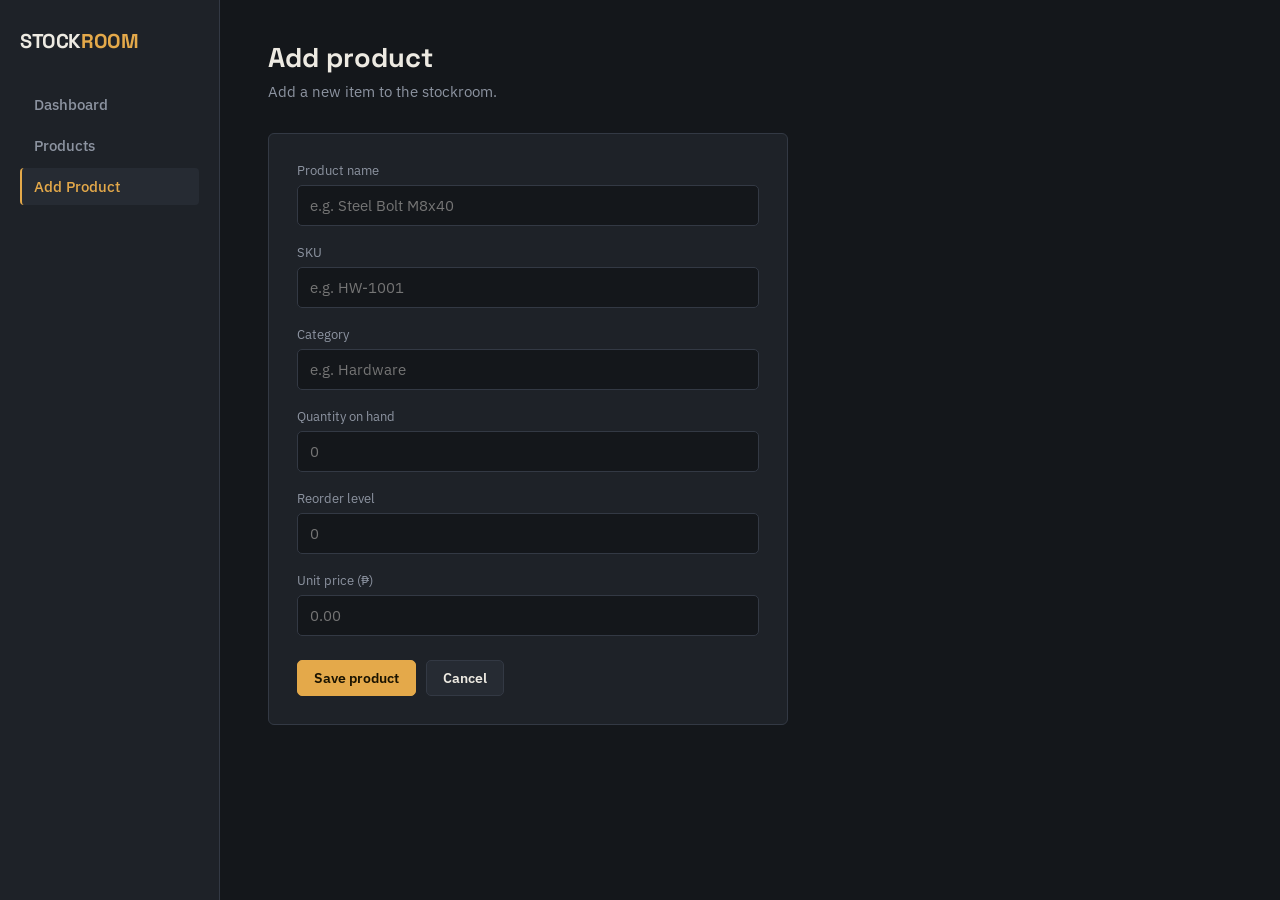
==== product-form.html @ ecd555af "Static frontend for inventory tracker exercise" ====
<!DOCTYPE html>
<html lang="en">
<head>
<meta charset="UTF-8">
<title>Stockroom — Add/Edit Product</title>
<link rel="stylesheet" href="style.css">
</head>
<body>

  <aside class="sidebar">
    <div class="brand">STOCK<span>ROOM</span></div>
    <nav class="nav-links">
      <a href="index.html">Dashboard</a>
      <a href="products.html">Products</a>
      <a href="product-form.html" class="active">Add Product</a>
    </nav>
  </aside>

  <main>
    <h1>Add product</h1>
    <p class="subtitle">Add a new item to the stockroom.</p>

    <!-- Static form only. Submit does nothing yet — wired up once the backend exists. -->
    <form class="card">
      <div class="field">
        <label for="name">Product name</label>
        <input type="text" id="name" placeholder="e.g. Steel Bolt M8x40">
      </div>
      <div class="field">
        <label for="sku">SKU</label>
        <input type="text" id="sku" placeholder="e.g. HW-1001">
      </div>
      <div class="field">
        <label for="category">Category</label>
        <input type="text" id="category" placeholder="e.g. Hardware">
      </div>
      <div class="field">
        <label for="quantity">Quantity on hand</label>
        <input type="number" id="quantity" min="0" placeholder="0">
      </div>
      <div class="field">
        <label for="reorderLevel">Reorder level</label>
        <input type="number" id="reorderLevel" min="0" placeholder="0">
      </div>
      <div class="field">
        <label for="unitPrice">Unit price (₱)</label>
        <input type="number" id="unitPrice" min="0" step="0.01" placeholder="0.00">
      </div>

      <div class="form-actions">
        <button type="button" class="btn btn-primary">Save product</button>
        <a href="products.html" class="btn">Cancel</a>
      </div>
    </form>
  </main>

</body>
</html>
---- style.css ----
@import url('https://fonts.googleapis.com/css2?family=Space+Grotesk:wght@500;700&family=IBM+Plex+Sans:wght@400;500;600&family=IBM+Plex+Mono:wght@400;500&display=swap');

:root {
  --bg: #14171b;
  --surface: #1e2228;
  --surface-alt: #262b33;
  --border: #333944;
  --accent: #e4a94a;
  --accent-dim: #b9862f;
  --text: #edeae2;
  --text-muted: #8d94a1;
  --danger: #c1495f;
  --danger-bg: #2c1c21;
  --success: #6fa88a;
}

* { box-sizing: border-box; }

body {
  margin: 0;
  background: var(--bg);
  color: var(--text);
  font-family: 'IBM Plex Sans', sans-serif;
  display: flex;
  min-height: 100vh;
}

.sidebar {
  width: 220px;
  flex-shrink: 0;
  background: var(--surface);
  border-right: 1px solid var(--border);
  padding: 28px 20px;
  display: flex;
  flex-direction: column;
  gap: 32px;
}

.brand {
  font-family: 'Space Grotesk', sans-serif;
  font-weight: 700;
  font-size: 1.25rem;
  letter-spacing: -0.02em;
}
.brand span { color: var(--accent); }

.nav-links { display: flex; flex-direction: column; gap: 4px; }
.nav-links a {
  color: var(--text-muted);
  text-decoration: none;
  padding: 9px 12px;
  border-radius: 4px;
  font-size: 0.92rem;
  font-weight: 500;
  border-left: 2px solid transparent;
}
.nav-links a:hover { color: var(--text); background: var(--surface-alt); }
.nav-links a.active {
  color: var(--accent);
  background: var(--surface-alt);
  border-left: 2px solid var(--accent);
}

main {
  flex: 1;
  padding: 40px 48px;
  max-width: 980px;
}

h1 {
  font-family: 'Space Grotesk', sans-serif;
  font-size: 1.7rem;
  margin: 0 0 6px 0;
}
.subtitle { color: var(--text-muted); margin: 0 0 32px 0; font-size: 0.95rem; }

/* Dashboard stat cards */
.stat-grid {
  display: grid;
  grid-template-columns: repeat(3, 1fr);
  gap: 16px;
  margin-bottom: 36px;
}
.stat-card {
  background: var(--surface);
  border: 1px solid var(--border);
  border-radius: 6px;
  padding: 18px 20px;
}
.stat-card .label { color: var(--text-muted); font-size: 0.8rem; margin-bottom: 8px; }
.stat-card .value {
  font-family: 'IBM Plex Mono', monospace;
  font-size: 1.6rem;
  font-weight: 500;
}
.stat-card.warning .value { color: var(--accent); }

.panel {
  background: var(--surface);
  border: 1px solid var(--border);
  border-radius: 6px;
  overflow: hidden;
}
.panel-header {
  padding: 16px 20px;
  border-bottom: 1px solid var(--border);
  font-weight: 600;
  font-size: 0.95rem;
  display: flex;
  justify-content: space-between;
  align-items: center;
}

table { width: 100%; border-collapse: collapse; }
th, td { padding: 12px 20px; text-align: left; font-size: 0.9rem; }
th {
  color: var(--text-muted);
  font-weight: 500;
  font-size: 0.78rem;
  text-transform: uppercase;
  letter-spacing: 0.04em;
  border-bottom: 1px solid var(--border);
}
tbody tr { border-bottom: 1px solid var(--border); }
tbody tr:last-child { border-bottom: none; }
tbody tr:hover { background: var(--surface-alt); }
td.sku, td.num { font-family: 'IBM Plex Mono', monospace; color: var(--text-muted); }
td.low { color: var(--danger); font-weight: 500; }

.tag {
  display: inline-block;
  font-size: 0.72rem;
  padding: 2px 8px;
  border-radius: 3px;
  background: var(--surface-alt);
  color: var(--text-muted);
  border: 1px solid var(--border);
}
.tag.low-tag { color: var(--danger); border-color: var(--danger); background: var(--danger-bg); }

.btn {
  font-family: 'IBM Plex Sans', sans-serif;
  font-size: 0.85rem;
  font-weight: 600;
  padding: 8px 16px;
  border-radius: 5px;
  border: 1px solid var(--border);
  background: var(--surface-alt);
  color: var(--text);
  cursor: pointer;
  text-decoration: none;
  display: inline-block;
}
.btn:hover { border-color: var(--accent); }
.btn-primary { background: var(--accent); color: #1a1300; border-color: var(--accent); }
.btn-primary:hover { background: var(--accent-dim); }
.btn-danger { background: transparent; color: var(--danger); border-color: var(--danger); }
.btn-danger:hover { background: var(--danger-bg); }
.btn-sm { padding: 5px 10px; font-size: 0.78rem; }

.row-actions { display: flex; gap: 6px; }

/* Form page */
form.card {
  background: var(--surface);
  border: 1px solid var(--border);
  border-radius: 6px;
  padding: 28px;
  max-width: 520px;
}
.field { margin-bottom: 18px; }
.field label {
  display: block;
  font-size: 0.82rem;
  color: var(--text-muted);
  margin-bottom: 6px;
}
.field input, .field select {
  width: 100%;
  padding: 10px 12px;
  background: var(--bg);
  border: 1px solid var(--border);
  border-radius: 5px;
  color: var(--text);
  font-family: 'IBM Plex Sans', sans-serif;
  font-size: 0.92rem;
}
.field input:focus, .field select:focus {
  outline: none;
  border-color: var(--accent);
}
.form-actions { display: flex; gap: 10px; margin-top: 24px; }

.empty-state {
  padding: 40px 20px;
  text-align: center;
  color: var(--text-muted);
}

.toast {
  position: fixed;
  bottom: 24px;
  right: 24px;
  background: var(--surface-alt);
  border: 1px solid var(--accent);
  color: var(--text);
  padding: 12px 18px;
  border-radius: 6px;
  font-size: 0.88rem;
  display: none;
}
.toast.show { display: block; }
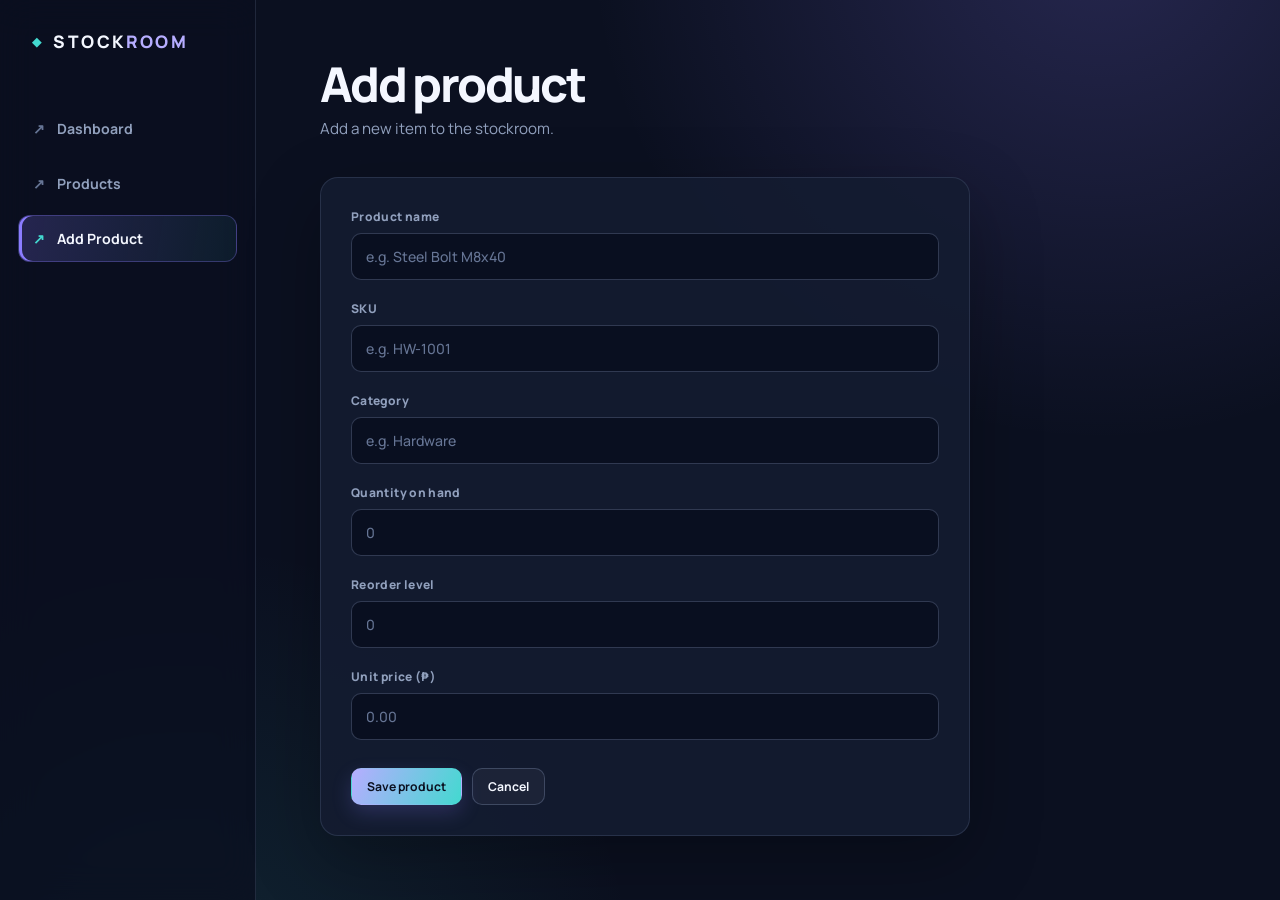
==== commit f6868319: "Add files via upload" ====
--- a/product-form.html
+++ b/product-form.html
@@ -17,42 +17,81 @@
   </aside>
 
   <main>
-    <h1>Add product</h1>
-    <p class="subtitle">Add a new item to the stockroom.</p>
+    <h1 id="pageTitle">Add product</h1>
+    <p class="subtitle" id="pageSubtitle">Add a new item to the stockroom.</p>
 
-    <!-- Static form only. Submit does nothing yet — wired up once the backend exists. -->
-    <form class="card">
+    <form class="card form-card" id="productForm">
       <div class="field">
         <label for="name">Product name</label>
-        <input type="text" id="name" placeholder="e.g. Steel Bolt M8x40">
+        <input type="text" id="name" required placeholder="e.g. Steel Bolt M8x40">
       </div>
       <div class="field">
         <label for="sku">SKU</label>
-        <input type="text" id="sku" placeholder="e.g. HW-1001">
+        <input type="text" id="sku" required placeholder="e.g. HW-1001">
       </div>
       <div class="field">
         <label for="category">Category</label>
-        <input type="text" id="category" placeholder="e.g. Hardware">
+        <input type="text" id="category" required placeholder="e.g. Hardware">
       </div>
       <div class="field">
         <label for="quantity">Quantity on hand</label>
-        <input type="number" id="quantity" min="0" placeholder="0">
+        <input type="number" id="quantity" min="0" required placeholder="0">
       </div>
       <div class="field">
         <label for="reorderLevel">Reorder level</label>
-        <input type="number" id="reorderLevel" min="0" placeholder="0">
+        <input type="number" id="reorderLevel" min="0" required placeholder="0">
       </div>
       <div class="field">
         <label for="unitPrice">Unit price (₱)</label>
-        <input type="number" id="unitPrice" min="0" step="0.01" placeholder="0.00">
+        <input type="number" id="unitPrice" min="0" step="0.01" required placeholder="0.00">
       </div>
 
       <div class="form-actions">
-        <button type="button" class="btn btn-primary">Save product</button>
+        <button type="submit" class="btn btn-primary" id="submitBtn">Save product</button>
         <a href="products.html" class="btn">Cancel</a>
       </div>
     </form>
   </main>
 
+  <script src="repository.js"></script>
+  <script>
+    const params = new URLSearchParams(window.location.search);
+    const editId = params.get("id");
+    const form = document.getElementById("productForm");
+
+    if (editId) {
+      const product = InventoryRepository.getById(editId);
+      if (product) {
+        document.getElementById("pageTitle").textContent = "Edit product";
+        document.getElementById("pageSubtitle").textContent = `Editing "${product.name}".`;
+        document.getElementById("submitBtn").textContent = "Update product";
+        document.getElementById("name").value = product.name;
+        document.getElementById("sku").value = product.sku;
+        document.getElementById("category").value = product.category;
+        document.getElementById("quantity").value = product.quantity;
+        document.getElementById("reorderLevel").value = product.reorderLevel;
+        document.getElementById("unitPrice").value = product.unitPrice;
+      }
+    }
+
+    form.addEventListener("submit", (e) => {
+      e.preventDefault();
+      const data = {
+        name: document.getElementById("name").value.trim(),
+        sku: document.getElementById("sku").value.trim(),
+        category: document.getElementById("category").value.trim(),
+        quantity: Number(document.getElementById("quantity").value),
+        reorderLevel: Number(document.getElementById("reorderLevel").value),
+        unitPrice: Number(document.getElementById("unitPrice").value)
+      };
+
+      if (editId) {
+        InventoryRepository.update(editId, data);
+      } else {
+        InventoryRepository.add(data);
+      }
+      window.location.href = "products.html";
+    });
+  </script>
 </body>
 </html>
--- a/style.css
+++ b/style.css
@@ -1,212 +1,169 @@
-@import url('https://fonts.googleapis.com/css2?family=Space+Grotesk:wght@500;700&family=IBM+Plex+Sans:wght@400;500;600&family=IBM+Plex+Mono:wght@400;500&display=swap');
+@import url('https://fonts.googleapis.com/css2?family=DM+Mono:wght@400;500&family=Manrope:wght@400;500;600;700;800&display=swap');
 
 :root {
-  --bg: #14171b;
-  --surface: #1e2228;
-  --surface-alt: #262b33;
-  --border: #333944;
-  --accent: #e4a94a;
-  --accent-dim: #b9862f;
-  --text: #edeae2;
-  --text-muted: #8d94a1;
-  --danger: #c1495f;
-  --danger-bg: #2c1c21;
-  --success: #6fa88a;
+  --bg: #0b1020;
+  --bg-soft: #10172a;
+  --surface: rgba(20, 28, 49, 0.86);
+  --surface-strong: #17223b;
+  --surface-hover: #1b2946;
+  --border: rgba(158, 178, 219, 0.15);
+  --border-strong: rgba(158, 178, 219, 0.26);
+  --text: #f4f7ff;
+  --muted: #91a0bd;
+  --muted-2: #667595;
+  --accent: #8b7cff;
+  --accent-bright: #b6adff;
+  --cyan: #43d9d0;
+  --danger: #ff718c;
+  --danger-bg: rgba(255, 113, 140, 0.12);
+  --success: #71ddb0;
+  --shadow: 0 24px 70px rgba(0, 0, 0, 0.28);
 }
 
 * { box-sizing: border-box; }
-
+html { min-width: 320px; }
 body {
   margin: 0;
-  background: var(--bg);
+  min-height: 100vh;
   color: var(--text);
-  font-family: 'IBM Plex Sans', sans-serif;
+  font-family: 'Manrope', sans-serif;
+  background:
+    radial-gradient(circle at 86% -8%, rgba(139, 124, 255, 0.21), transparent 32rem),
+    radial-gradient(circle at 15% 110%, rgba(67, 217, 208, 0.10), transparent 28rem),
+    var(--bg);
   display: flex;
-  min-height: 100vh;
+}
+body::before {
+  content: '';
+  position: fixed;
+  inset: 0;
+  pointer-events: none;
+  opacity: .22;
+  background-image: linear-gradient(rgba(255,255,255,.025) 1px, transparent 1px), linear-gradient(90deg, rgba(255,255,255,.025) 1px, transparent 1px);
+  background-size: 40px 40px;
+  mask-image: linear-gradient(to bottom, black, transparent 78%);
 }
 
 .sidebar {
-  width: 220px;
+  width: 256px;
   flex-shrink: 0;
-  background: var(--surface);
-  border-right: 1px solid var(--border);
-  padding: 28px 20px;
+  padding: 28px 18px;
   display: flex;
   flex-direction: column;
-  gap: 32px;
+  gap: 50px;
+  background: rgba(10, 15, 31, .72);
+  border-right: 1px solid var(--border);
+  backdrop-filter: blur(18px);
+  position: relative;
+  z-index: 1;
+}
+.brand {
+  padding: 2px 14px;
+  font-size: 1.08rem;
+  font-weight: 800;
+  letter-spacing: .14em;
+}
+.brand::before {
+  content: '◆';
+  color: var(--cyan);
+  margin-right: 10px;
+  font-size: .74rem;
+  vertical-align: 2px;
+}
+.brand span { color: var(--accent-bright); }
+.nav-links { display: flex; flex-direction: column; gap: 8px; }
+.nav-links a {
+  color: var(--muted);
+  text-decoration: none;
+  padding: 13px 14px;
+  border: 1px solid transparent;
+  border-radius: 12px;
+  font-size: .88rem;
+  font-weight: 700;
+  transition: .2s ease;
+}
+.nav-links a::before { content: '↗'; color: var(--muted-2); margin-right: 12px; transition: .2s; }
+.nav-links a:hover { color: var(--text); background: rgba(255,255,255,.04); border-color: var(--border); transform: translateX(2px); }
+.nav-links a.active { color: var(--text); background: linear-gradient(100deg, rgba(139,124,255,.22), rgba(67,217,208,.07)); border-color: rgba(139,124,255,.3); box-shadow: inset 3px 0 var(--accent); }
+.nav-links a.active::before { color: var(--cyan); }
+
+main { flex: 1; min-width: 0; max-width: 1280px; padding: 58px clamp(24px, 5vw, 72px); position: relative; z-index: 1; }
+main > h1 { margin: 0 0 8px; font-size: clamp(2rem, 4vw, 3rem); line-height: 1.08; letter-spacing: -.055em; font-weight: 800; }
+.subtitle { margin: 0 0 38px; color: var(--muted); font-size: .95rem; }
+
+.stat-grid { display: grid; grid-template-columns: repeat(4, 1fr); gap: 18px; margin-bottom: 30px; }
+.stat-card {
+  position: relative;
+  overflow: hidden;
+  padding: 23px 24px;
+  min-height: 142px;
+  border: 1px solid var(--border);
+  border-radius: 18px;
+  background: linear-gradient(145deg, rgba(25, 35, 62, .95), rgba(16, 23, 42, .82));
+  box-shadow: var(--shadow);
+}
+.stat-card::after { content: ''; position: absolute; width: 120px; height: 120px; right: -28px; bottom: -48px; border-radius: 50%; background: rgba(139,124,255,.14); filter: blur(2px); }
+.stat-card:nth-child(2)::after { background: rgba(67,217,208,.12); }
+.stat-card:nth-child(3)::after { background: rgba(255,113,140,.14); }
+.stat-card .label { color: var(--muted); font-size: .72rem; text-transform: uppercase; letter-spacing: .13em; font-weight: 700; }
+.stat-card .value { margin-top: 22px; font-family: 'DM Mono', monospace; font-size: 2.1rem; letter-spacing: -.06em; font-weight: 500; position: relative; z-index: 1; }
+.stat-card.warning .value { color: var(--danger); }
+
+.panel { overflow: hidden; border: 1px solid var(--border); border-radius: 18px; background: var(--surface); box-shadow: var(--shadow); backdrop-filter: blur(12px); }
+.panel-header { display: flex; justify-content: space-between; align-items: center; gap: 16px; padding: 21px 24px; border-bottom: 1px solid var(--border); font-size: .86rem; font-weight: 800; letter-spacing: .01em; }
+.panel-header::before { content: ''; width: 7px; height: 7px; border-radius: 50%; background: var(--cyan); box-shadow: 0 0 14px var(--cyan); margin-right: -8px; }
+.panel-header span { margin-right: auto; }
+.table-wrap { overflow-x: auto; }
+table { width: 100%; border-collapse: collapse; min-width: 720px; }
+th, td { padding: 16px 24px; text-align: left; font-size: .84rem; }
+th { color: var(--muted-2); font-size: .68rem; text-transform: uppercase; letter-spacing: .13em; font-weight: 800; border-bottom: 1px solid var(--border); }
+tbody tr { border-bottom: 1px solid var(--border); transition: .18s ease; }
+tbody tr:last-child { border-bottom: none; }
+tbody tr:hover { background: var(--surface-hover); }
+td:first-child { color: var(--text); font-weight: 700; }
+td.sku, td.num { font-family: 'DM Mono', monospace; color: var(--muted); font-size: .79rem; }
+td.low { color: var(--danger); font-weight: 500; }
+
+.tag { display: inline-flex; align-items: center; border: 1px solid var(--border-strong); border-radius: 999px; padding: 5px 10px; background: rgba(255,255,255,.04); color: var(--muted); font-size: .68rem; font-weight: 700; }
+.tag.low-tag { color: var(--danger); border-color: rgba(255,113,140,.35); background: var(--danger-bg); }
+.tag:not(.low-tag)::before { content: ''; width: 5px; height: 5px; margin-right: 6px; background: var(--success); border-radius: 50%; }
+
+.btn { display: inline-block; border: 1px solid var(--border-strong); border-radius: 10px; padding: 9px 15px; color: var(--text); background: rgba(255,255,255,.045); font: 700 .76rem 'Manrope', sans-serif; text-decoration: none; cursor: pointer; transition: .2s ease; }
+.btn:hover { border-color: var(--accent); background: rgba(139,124,255,.12); transform: translateY(-1px); }
+.btn-primary { color: #0b1020; border-color: transparent; background: linear-gradient(115deg, var(--accent-bright), var(--cyan)); box-shadow: 0 8px 20px rgba(139,124,255,.2); }
+.btn-primary:hover { color: #0b1020; border-color: transparent; filter: brightness(1.08); }
+.btn-danger { color: var(--danger); border-color: rgba(255,113,140,.35); background: transparent; }
+.btn-danger:hover { background: var(--danger-bg); border-color: var(--danger); }
+.btn-sm { padding: 7px 11px; font-size: .7rem; }
+.row-actions { display: flex; gap: 7px; }
+
+form.card { max-width: 650px; padding: 30px; border: 1px solid var(--border); border-radius: 18px; background: var(--surface); box-shadow: var(--shadow); }
+.field { margin-bottom: 20px; }
+.field label { display: block; margin-bottom: 8px; color: var(--muted); font-size: .75rem; font-weight: 800; letter-spacing: .03em; }
+.field input, .field select { width: 100%; padding: 13px 14px; border: 1px solid var(--border-strong); border-radius: 10px; outline: none; color: var(--text); background: rgba(8, 13, 28, .72); font: 500 .88rem 'Manrope', sans-serif; transition: .2s; }
+.field input::placeholder { color: var(--muted-2); }
+.field input:focus, .field select:focus { border-color: var(--accent); box-shadow: 0 0 0 4px rgba(139,124,255,.11); }
+.form-actions { display: flex; gap: 10px; margin-top: 28px; }
+.empty-state { padding: 52px 20px; color: var(--muted); text-align: center; }
+.toast { position: fixed; right: 24px; bottom: 24px; display: none; padding: 13px 18px; border: 1px solid var(--cyan); border-radius: 12px; color: var(--text); background: var(--surface-strong); box-shadow: var(--shadow); font-size: .8rem; z-index: 3; }
+.toast.show { display: block; animation: rise .22s ease-out; }
+@keyframes rise { from { opacity: 0; transform: translateY(10px); } to { opacity: 1; transform: translateY(0); } }
+
+@media (max-width: 760px) {
+  body { display: block; }
+  .sidebar { width: 100%; padding: 18px 16px; gap: 18px; border-right: 0; border-bottom: 1px solid var(--border); }
+  .nav-links { flex-direction: row; overflow-x: auto; gap: 6px; }
+  .nav-links a { white-space: nowrap; padding: 10px 12px; }
+  main { padding: 38px 16px; }
+  .stat-grid { grid-template-columns: 1fr; gap: 12px; }
+  .stat-card { min-height: 120px; }
+  .panel-header { padding: 16px; }
+  form.card { padding: 22px; }
+}
+@media (max-width: 460px) {
+  .panel-header { align-items: flex-start; flex-wrap: wrap; }
+  .panel-header .btn { margin-left: 15px; }
+  .row-actions { flex-direction: column; }
 }
 
-.brand {
-  font-family: 'Space Grotesk', sans-serif;
-  font-weight: 700;
-  font-size: 1.25rem;
-  letter-spacing: -0.02em;
-}
-.brand span { color: var(--accent); }
-
-.nav-links { display: flex; flex-direction: column; gap: 4px; }
-.nav-links a {
-  color: var(--text-muted);
-  text-decoration: none;
-  padding: 9px 12px;
-  border-radius: 4px;
-  font-size: 0.92rem;
-  font-weight: 500;
-  border-left: 2px solid transparent;
-}
-.nav-links a:hover { color: var(--text); background: var(--surface-alt); }
-.nav-links a.active {
-  color: var(--accent);
-  background: var(--surface-alt);
-  border-left: 2px solid var(--accent);
-}
-
-main {
-  flex: 1;
-  padding: 40px 48px;
-  max-width: 980px;
-}
-
-h1 {
-  font-family: 'Space Grotesk', sans-serif;
-  font-size: 1.7rem;
-  margin: 0 0 6px 0;
-}
-.subtitle { color: var(--text-muted); margin: 0 0 32px 0; font-size: 0.95rem; }
-
-/* Dashboard stat cards */
-.stat-grid {
-  display: grid;
-  grid-template-columns: repeat(3, 1fr);
-  gap: 16px;
-  margin-bottom: 36px;
-}
-.stat-card {
-  background: var(--surface);
-  border: 1px solid var(--border);
-  border-radius: 6px;
-  padding: 18px 20px;
-}
-.stat-card .label { color: var(--text-muted); font-size: 0.8rem; margin-bottom: 8px; }
-.stat-card .value {
-  font-family: 'IBM Plex Mono', monospace;
-  font-size: 1.6rem;
-  font-weight: 500;
-}
-.stat-card.warning .value { color: var(--accent); }
-
-.panel {
-  background: var(--surface);
-  border: 1px solid var(--border);
-  border-radius: 6px;
-  overflow: hidden;
-}
-.panel-header {
-  padding: 16px 20px;
-  border-bottom: 1px solid var(--border);
-  font-weight: 600;
-  font-size: 0.95rem;
-  display: flex;
-  justify-content: space-between;
-  align-items: center;
-}
-
-table { width: 100%; border-collapse: collapse; }
-th, td { padding: 12px 20px; text-align: left; font-size: 0.9rem; }
-th {
-  color: var(--text-muted);
-  font-weight: 500;
-  font-size: 0.78rem;
-  text-transform: uppercase;
-  letter-spacing: 0.04em;
-  border-bottom: 1px solid var(--border);
-}
-tbody tr { border-bottom: 1px solid var(--border); }
-tbody tr:last-child { border-bottom: none; }
-tbody tr:hover { background: var(--surface-alt); }
-td.sku, td.num { font-family: 'IBM Plex Mono', monospace; color: var(--text-muted); }
-td.low { color: var(--danger); font-weight: 500; }
-
-.tag {
-  display: inline-block;
-  font-size: 0.72rem;
-  padding: 2px 8px;
-  border-radius: 3px;
-  background: var(--surface-alt);
-  color: var(--text-muted);
-  border: 1px solid var(--border);
-}
-.tag.low-tag { color: var(--danger); border-color: var(--danger); background: var(--danger-bg); }
-
-.btn {
-  font-family: 'IBM Plex Sans', sans-serif;
-  font-size: 0.85rem;
-  font-weight: 600;
-  padding: 8px 16px;
-  border-radius: 5px;
-  border: 1px solid var(--border);
-  background: var(--surface-alt);
-  color: var(--text);
-  cursor: pointer;
-  text-decoration: none;
-  display: inline-block;
-}
-.btn:hover { border-color: var(--accent); }
-.btn-primary { background: var(--accent); color: #1a1300; border-color: var(--accent); }
-.btn-primary:hover { background: var(--accent-dim); }
-.btn-danger { background: transparent; color: var(--danger); border-color: var(--danger); }
-.btn-danger:hover { background: var(--danger-bg); }
-.btn-sm { padding: 5px 10px; font-size: 0.78rem; }
-
-.row-actions { display: flex; gap: 6px; }
-
-/* Form page */
-form.card {
-  background: var(--surface);
-  border: 1px solid var(--border);
-  border-radius: 6px;
-  padding: 28px;
-  max-width: 520px;
-}
-.field { margin-bottom: 18px; }
-.field label {
-  display: block;
-  font-size: 0.82rem;
-  color: var(--text-muted);
-  margin-bottom: 6px;
-}
-.field input, .field select {
-  width: 100%;
-  padding: 10px 12px;
-  background: var(--bg);
-  border: 1px solid var(--border);
-  border-radius: 5px;
-  color: var(--text);
-  font-family: 'IBM Plex Sans', sans-serif;
-  font-size: 0.92rem;
-}
-.field input:focus, .field select:focus {
-  outline: none;
-  border-color: var(--accent);
-}
-.form-actions { display: flex; gap: 10px; margin-top: 24px; }
-
-.empty-state {
-  padding: 40px 20px;
-  text-align: center;
-  color: var(--text-muted);
-}
-
-.toast {
-  position: fixed;
-  bottom: 24px;
-  right: 24px;
-  background: var(--surface-alt);
-  border: 1px solid var(--accent);
-  color: var(--text);
-  padding: 12px 18px;
-  border-radius: 6px;
-  font-size: 0.88rem;
-  display: none;
-}
-.toast.show { display: block; }
+@media (prefers-reduced-motion: reduce) { *, *::before, *::after { transition: none !important; animation: none !important; } }
